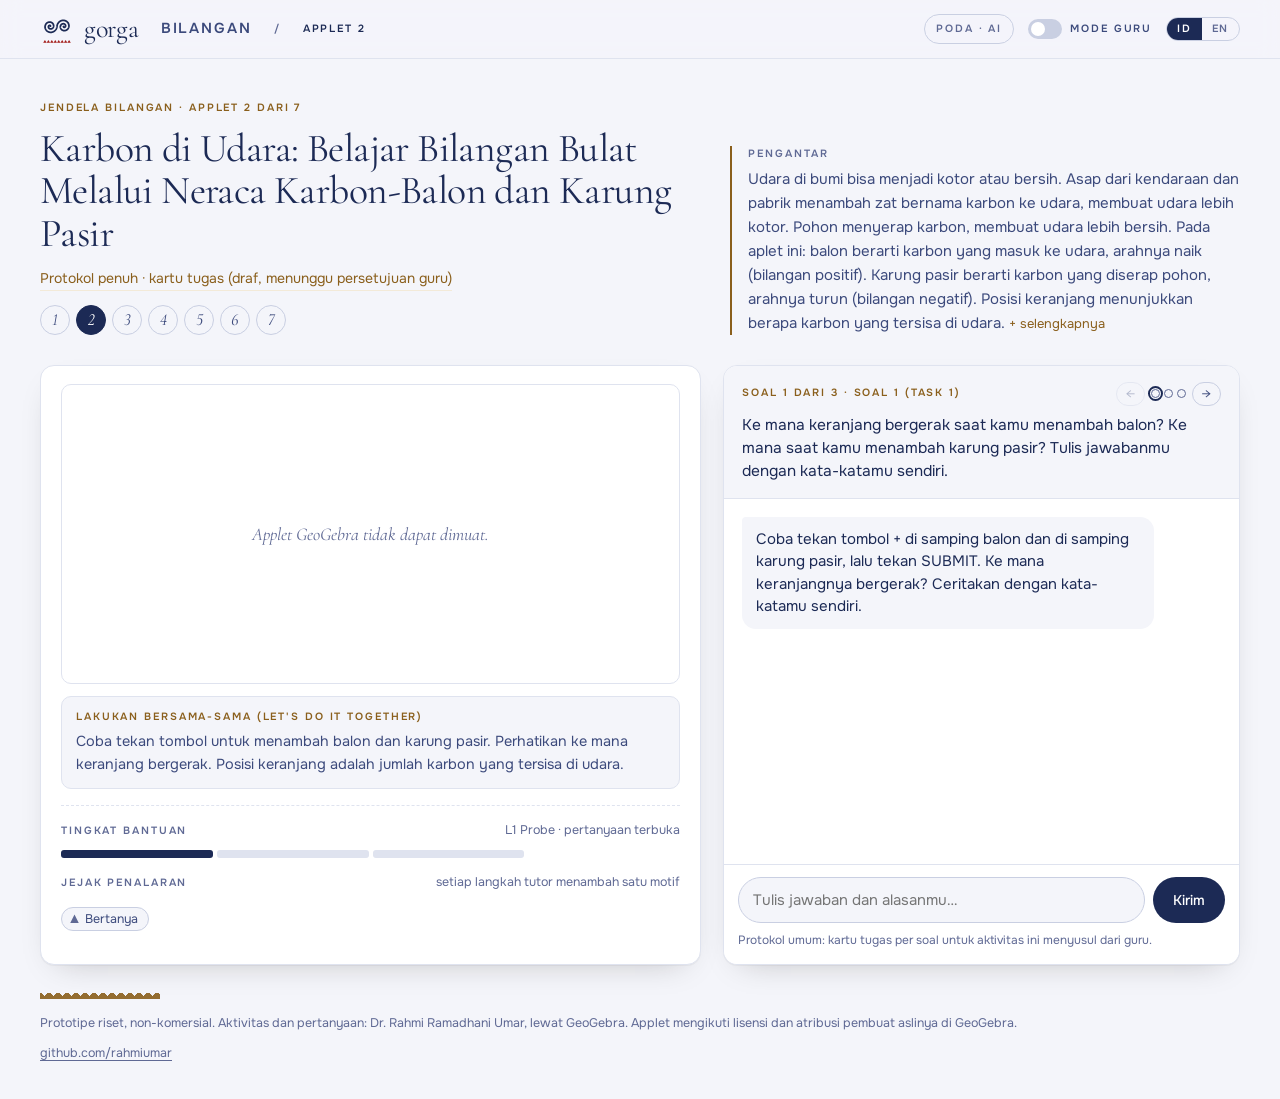
==== aktivitas/index.html @ f7f72d98 "Follow the teacher's Scaffold Ladder framework: L1 Probe, L2 Point, L3 Focus, L4 Revoice and fade; n" ====
<!doctype html>
<html lang="id">
<head>
  <meta charset="utf-8">
  <meta name="viewport" content="width=device-width, initial-scale=1">
  <title>Aktivitas — Gorga</title>
  <meta name="description" content="Aktivitas Gorga: applet GeoGebra guru dengan tutor AI yang bertanya balik, dengan level scaffold L1–L4.">
  <link rel="icon" href="../assets/favicon.svg" type="image/svg+xml">
  <link rel="preconnect" href="https://fonts.googleapis.com">
  <link rel="preconnect" href="https://fonts.gstatic.com" crossorigin>
  <link href="https://fonts.googleapis.com/css2?family=Cormorant+Garamond:ital,wght@0,400;0,500;1,400&family=JetBrains+Mono:wght@400;500&family=Onest:wght@400;500;600&display=swap" rel="stylesheet">
  <link rel="stylesheet" href="../assets/gorga.css">
  <script src="../assets/i18n.js"></script>
</head>
<body>
  <header class="bar">
    <div style="display:flex;align-items:center;gap:22px">
      <a class="mark" href="../" id="home-link" aria-label="Gorga"><img src="../assets/logo-nila.svg" alt=""><span>gorga</span></a>
      <nav class="crumbs" aria-label="Lokasi"><a href="../#aktivitas" id="acts-link" data-i18n="crumb">Bilangan</a><span>/</span><span aria-current="page" id="crumb-here">Aplet</span></nav>
    </div>
    <div class="bar-right">
      <span id="mode-badge" class="badge">Mode naskah</span>
      <label class="switch">
        <input type="checkbox" id="teacher-toggle">
        <span data-i18n="teacher">Mode guru</span>
      </label>
      <div class="langs" role="group" aria-label="Bahasa / Language">
        <a href="#" data-set-lang="id" id="lang-id">ID</a><a href="#" data-set-lang="en" id="lang-en">EN</a>
      </div>
    </div>
  </header>

  <div class="intro-band">
    <div>
      <span class="eyebrow"><span data-i18n="window">Jendela Bilangan</span> · <span id="act-no">Applet 2 dari 7</span></span>
      <h1 id="act-title">Aktivitas</h1>
      <nav class="act-steps" id="act-steps" aria-label="Aktivitas lain"></nav>
    </div>
    <details class="context intro-more">
      <summary><span class="label" data-i18n="ctxLabel">Pengantar</span><span id="intro-lead"></span></summary>
      <div id="intro-rest"></div>
    </details>
  </div>

  <main class="layout">
    <section class="pane pane-applet" aria-label="Applet GeoGebra">
      <div class="applet-wrap" id="applet-wrap">
        <div id="ggb"></div>
        <div class="applet-loading" id="applet-loading" data-i18n="loading">Memuat applet GeoGebra…</div>
      </div>
      <div id="notes"></div>
      <div class="journey" aria-live="polite">
        <div class="journey-head">
          <span class="label" data-i18n="level">Tingkat bantuan</span>
          <span class="hint" id="level-name">L1 · Bertanya</span>
        </div>
        <div class="level-meter" id="level-meter" aria-hidden="true"><i></i><i></i><i></i></div>
        <div class="journey-head" style="margin-top:14px">
          <span class="label" data-i18n="path">Jejak penalaran</span>
          <span class="hint" data-i18n="pathHint">setiap langkah tutor menambah satu motif</span>
        </div>
        <ol class="path" id="journey"><li class="empty">–</li></ol>
      </div>
    </section>

    <section class="pane pane-chat" aria-label="Poda">
      <div class="qbox">
        <div class="qbox-head">
          <span class="label" id="q-no">Soal 1 dari 3</span>
          <div class="qnav">
            <button type="button" class="ghost" id="q-prev" aria-label="Soal sebelumnya">←</button>
            <span class="qdots" id="q-dots"></span>
            <button type="button" class="ghost" id="q-next" aria-label="Soal berikutnya">→</button>
          </div>
        </div>
        <div class="qtext" id="q-text"></div>
      </div>
      <div class="chat-log" id="chat-log" aria-live="polite"></div>
      <div class="chat-foot">
        <form class="chat-form" id="chat-form" autocomplete="off">
          <input id="chat-input" type="text" maxlength="600" placeholder="Tulis jawaban dan alasanmu…" data-i18n-ph="placeholder" aria-label="Jawaban">
          <button type="submit" id="send-btn" data-i18n="send">Kirim</button>
        </form>
        <p class="open-note" data-i18n="openNote">Protokol umum: kartu tugas per soal untuk aktivitas ini menyusul dari guru.</p>
      </div>
    </section>

    <section class="pane pane-log" id="log-pane" hidden aria-label="Mode guru">
      <div class="log-head">
        <div><span class="eyebrow" data-i18n="teacher">Mode guru</span><div style="font:400 26px/1.1 var(--serif);margin-top:4px" data-i18n="summary">Ringkasan sesi</div></div>
        <div class="actions">
          <button class="ghost" id="copy-btn" type="button" data-i18n="copy">Salin transkrip</button>
          <button class="ghost" id="csv-btn" type="button" data-i18n="csv">Unduh CSV</button>
        </div>
      </div>
      <div class="panel-grid">
        <div class="stat"><span class="label" data-i18n="stTurns">Giliran siswa</span><b id="st-turns">0</b><small data-i18n="stTurnsNote">sesi ini</small></div>
        <div class="stat"><span class="label" data-i18n="stAi">Balasan AI</span><b id="st-ai">–</b><small data-i18n="stAiNote">sisanya dari naskah</small></div>
        <div class="stat"><span class="label" data-i18n="stDone">Soal tuntas</span><b id="st-done">0</b><small id="st-done-note">dari 0</small></div>
        <div class="stat"><span class="label" data-i18n="stMoves">Langkah tutor</span><div class="bars" id="st-bars"></div></div>
      </div>
      <div class="log-scroll">
        <table>
          <thead><tr><th>#</th><th data-i18n="thTime">waktu</th><th data-i18n="thQ">soal</th><th data-i18n="thText">jawaban siswa</th><th data-i18n="thMove">langkah</th><th data-i18n="thSource">sumber</th><th data-i18n="thReply">balasan tutor</th></tr></thead>
          <tbody id="log-body"></tbody>
        </table>
      </div>
    </section>
  </main>

  <footer class="foot">
    <div class="ipon thin"></div>
    <span data-i18n="foot">Prototipe riset, non-komersial. Aktivitas dan pertanyaan: Dr. Rahmi Ramadhani Umar, lewat GeoGebra. Applet mengikuti lisensi dan atribusi pembuat aslinya di GeoGebra.</span>
    <p class="gh-line"><a class="gh" href="https://github.com/rahmiumar" rel="noopener">github.com/rahmiumar</a></p>
  </footer>

  <script>
    gorgaApplyI18n({
      id: {},
      en: {
        crumb: "Integers", teacher: "Teacher mode", window: "Integers window", ctxLabel: "Introduction",
        loading: "Loading the GeoGebra applet…", level: "Level of help", path: "Reasoning path",
        pathHint: "each tutor step adds one motif", placeholder: "Write your answer and your reason…", send: "Send",
        openNote: "General protocol: the task card for each question in this activity is still to come from the teacher.",
        summary: "Session summary", copy: "Copy transcript", csv: "Download CSV",
        stTurns: "Student turns", stTurnsNote: "this session", stAi: "AI replies", stAiNote: "the rest from the script",
        stDone: "Questions done", stMoves: "Tutor moves",
        thTime: "time", thQ: "question", thText: "student answer", thMove: "move", thSource: "source", thReply: "tutor reply",
        foot: "Research prototype, non-commercial. Activities and questions: Dr. Rahmi Ramadhani Umar, via GeoGebra. Applets follow the licence and attribution of their original authors on GeoGebra.",
      },
    });
    document.getElementById("home-link").href = window.GORGA_LANG === "en" ? "../en/" : "../";
    document.getElementById("acts-link").href = window.GORGA_LANG === "en" ? "../en/#activities" : "../#aktivitas";
  </script>
  <script src="https://www.geogebra.org/apps/deployggb.js"></script>
  <script src="../assets/cards/a2.js"></script>
  <script src="app.js"></script>
</body>
</html>
---- assets/gorga.css ----
/* Gorga design system. Three colours of Batak gorga: red (narara), white (nabontar),
   black (nabirong), on a warm paper ground. */

:root {
  /* 'Nila' identity: ulos indigo ink, porcelain ground, gold accent (names kept for the existing rules) */
  --kertas: #f4f5fa;
  --kertas-2: #e8ecf6;
  --putih: #ffffff;
  --hitam: #1c2a55;
  --hitam-2: #26356a;
  --ink: #1c2a55;
  --ink-2: #3c4a7c;
  --ink-3: #5f6994;
  --garis: #dfe3ef;
  --garis-2: #c9cfe2;
  --merah: #8a5f1c;
  --merah-2: #c39a52;
  --merah-soft: #f3ead8;
  --biru-applet: #1f3fd6;
  --radius: 14px;
  --shadow: 0 1px 0 rgba(23, 18, 14, 0.04), 0 12px 32px -18px rgba(23, 18, 14, 0.28);
  --serif: "Cormorant Garamond", "Georgia", serif;
  --sans: "Onest", system-ui, sans-serif;
  --mono: "JetBrains Mono", ui-monospace, monospace;
}

* { box-sizing: border-box; }
html { scroll-behavior: smooth; }
@media (prefers-reduced-motion: reduce) { html { scroll-behavior: auto; } }

body {
  margin: 0;
  background: var(--kertas);
  color: var(--ink);
  font: 16px/1.6 var(--sans);
  -webkit-font-smoothing: antialiased;
  text-rendering: optimizeLegibility;
}
a { color: inherit; }
/* maths needs lining figures: 0 must never read as o (the font shorthand would reset this) */
* { font-variant-numeric: lining-nums !important; }
img, svg { display: block; }
::selection { background: var(--merah); color: var(--putih); }

.label, .eyebrow, .badge, .meta, .meta-inline, .chat-note, th, .switch span, .state-note, .crumbs, .kbd {
  font-family: var(--sans);
  font-weight: 600;
  font-size: 10.5px;
  letter-spacing: 0.18em;
  text-transform: uppercase;
}
.eyebrow { color: var(--merah); }

/* ---------- ipon-ipon band (triangles), used as a rule ---------- */
.ipon {
  height: 8px;
  background:
    linear-gradient(135deg, transparent 50%, var(--merah) 50%) 0 0 / 12px 8px repeat-x,
    linear-gradient(225deg, transparent 50%, var(--merah) 50%) 0 0 / 12px 8px repeat-x;
  opacity: 0.9;
}
.ipon.thin { height: 6px; background-size: 9px 6px, 9px 6px; }
.ipon.ink {
  background:
    linear-gradient(135deg, transparent 50%, var(--hitam) 50%) 0 0 / 12px 8px repeat-x,
    linear-gradient(225deg, transparent 50%, var(--hitam) 50%) 0 0 / 12px 8px repeat-x;
}

/* ---------- top bar ---------- */
.bar {
  position: sticky; top: 0; z-index: 20;
  display: flex; align-items: center; justify-content: space-between; gap: 16px;
  padding: 12px clamp(16px, 4vw, 40px);
  background: rgba(244, 245, 250, 0.82);
  backdrop-filter: saturate(1.2) blur(10px);
  border-bottom: 1px solid var(--garis);
}
.bar.dark { background: rgba(23, 18, 14, 0.92); border-bottom-color: #2e261f; color: var(--putih); }
.mark { display: inline-flex; align-items: center; gap: 10px; text-decoration: none; }
.mark img { width: 34px; height: 34px; }
.mark span { font: 26px/1 var(--serif); letter-spacing: -0.01em; }
.bar nav { display: flex; gap: 22px; align-items: center; }
.bar nav a { text-decoration: none; font-size: 14.5px; color: var(--ink-2); }
.bar.dark nav a { color: #cfc5b8; }
.bar nav a:hover { color: var(--merah); }
.bar.dark nav a:hover { color: var(--putih); }
.crumbs { display: flex; gap: 8px; align-items: center; color: var(--ink-3); }
.crumbs a { text-decoration: none; }
.crumbs a:hover { color: var(--merah); }
.crumbs [aria-current] { color: var(--ink); }
.bar-right { display: flex; align-items: center; gap: 14px; }

.btn {
  display: inline-flex; align-items: center; gap: 10px;
  padding: 12px 20px; border-radius: 999px; border: 1px solid var(--hitam);
  background: var(--hitam); color: var(--putih);
  font: 500 15px/1 var(--sans); text-decoration: none; cursor: pointer;
  transition: background 0.2s, color 0.2s, border-color 0.2s, transform 0.2s;
}
.btn:hover { background: var(--merah); border-color: var(--merah); }
.btn:active { transform: translateY(1px); }
.btn.ghost { background: transparent; color: inherit; border-color: currentColor; }
.btn.ghost:hover { background: var(--hitam); color: var(--putih); border-color: var(--hitam); }
.btn.small { padding: 8px 14px; font-size: 13px; }
.btn .arrow { transition: transform 0.2s; }
.btn:hover .arrow { transform: translateX(3px); }
button.link { background: none; border: 0; padding: 0; font: inherit; color: var(--merah); cursor: pointer; text-decoration: underline; text-underline-offset: 3px; }

.badge {
  padding: 6px 11px; border-radius: 999px; border: 1px solid var(--garis-2); color: var(--ink-3);
  white-space: nowrap;
}
.badge.on { border-color: var(--merah); color: var(--merah); }
.badge.on::before { content: ""; display: inline-block; width: 6px; height: 6px; border-radius: 50%; background: var(--merah); margin-right: 7px; vertical-align: 1px; animation: pulse 1.8s infinite; }
@keyframes pulse { 50% { opacity: 0.3; } }

.switch { display: inline-flex; align-items: center; gap: 8px; cursor: pointer; color: var(--ink-2); user-select: none; }
.switch input { appearance: none; width: 34px; height: 20px; border-radius: 999px; background: var(--garis-2); position: relative; cursor: pointer; transition: background 0.2s; margin: 0; }
.switch input::after { content: ""; position: absolute; top: 3px; left: 3px; width: 14px; height: 14px; border-radius: 50%; background: var(--putih); transition: transform 0.2s; }
.switch input:checked { background: var(--merah); }
.switch input:checked::after { transform: translateX(14px); }
.switch input:focus-visible { outline: 2px solid var(--merah); outline-offset: 2px; }

/* ---------- activity page ---------- */
.intro-band { max-width: 1320px; margin: 0 auto; padding: 34px clamp(16px, 4vw, 40px) 8px; display: grid; grid-template-columns: minmax(0, 1.3fr) minmax(0, 1fr); gap: 28px; align-items: end; }
.intro-band h1 { font: 400 clamp(34px, 4.4vw, 54px)/1.02 var(--serif); letter-spacing: -0.015em; margin: 8px 0 0; }
.intro-band p { margin: 0; color: var(--ink-2); font-size: 15px; }
.context { border-left: 2px solid var(--merah); padding-left: 16px; }
.context .label { color: var(--ink-3); display: block; margin-bottom: 4px; }

.layout {
  display: grid; grid-template-columns: minmax(0, 1.28fr) minmax(0, 1fr); gap: 22px;
  max-width: 1320px; margin: 22px auto 28px; padding: 0 clamp(16px, 4vw, 40px);
}
.pane {
  background: var(--putih); border: 1px solid var(--garis); border-radius: var(--radius);
  padding: 18px 20px; min-width: 0; box-shadow: var(--shadow);
}
.pane-log { grid-column: 1 / -1; }
.pane-head { display: flex; justify-content: space-between; align-items: center; margin-bottom: 12px; }

.applet-wrap { position: relative; width: 100%; min-height: 300px; border-radius: 10px; overflow: hidden; border: 1px solid var(--garis); background: #fff; }
.applet-wrap.loaded { min-height: 0; }
.applet-wrap.fixed-ratio { aspect-ratio: 898 / 698; min-height: 0; }
#ggb { display: block; line-height: 0; }
.applet-loading { position: absolute; inset: 0; display: grid; place-items: center; color: var(--ink-3); font: italic 400 18px var(--serif); }

.state-strip { display: flex; align-items: center; gap: 14px; flex-wrap: wrap; margin-top: 12px; font-size: 14px; color: var(--ink-2); }
.state-strip b { color: var(--ink); font-weight: 600; font-variant-numeric: tabular-nums; }
.state-strip .item { display: inline-flex; align-items: center; gap: 7px; white-space: nowrap; }
.dot { width: 10px; height: 10px; border-radius: 50%; display: inline-block; }
.dot-blue { background: var(--biru-applet); }
.dot-red { background: #d83a2c; }
.dot-a { background: #2e6db4; }
.dot-b { background: var(--hitam); }
.sep { width: 1px; height: 16px; background: var(--garis); }
.state-note { color: var(--ink-3); margin-left: auto; }

/* reasoning path */
.journey { margin-top: 16px; padding-top: 14px; border-top: 1px dashed var(--garis); }
.journey-head { display: flex; justify-content: space-between; align-items: baseline; gap: 12px; margin-bottom: 10px; }
.journey-head .label { color: var(--ink-3); }
.journey-head .hint { font-size: 12.5px; color: var(--ink-3); }
.path { list-style: none; margin: 0; padding: 0; display: flex; flex-wrap: wrap; align-items: center; gap: 0; min-height: 34px; }
.path li { display: flex; align-items: center; }
.path li + li::before { content: ""; width: 18px; height: 1px; background: var(--garis-2); }
.step {
  display: inline-flex; align-items: center; gap: 6px; padding: 5px 10px 5px 8px;
  border: 1px solid var(--garis-2); border-radius: 999px; background: var(--kertas);
  font: 12.5px/1 var(--sans); color: var(--ink-2); animation: pop 0.35s ease-out;
}
.step i { width: 9px; height: 9px; display: inline-block; clip-path: polygon(50% 0, 100% 100%, 0 100%); background: var(--ink-3); }
.step[data-move="L2"] i, .step[data-move="L3"] i { background: var(--merah-2); }
.step[data-move="HINT"] i { background: var(--merah); }
.step.goal { background: var(--hitam); color: var(--putih); border-color: var(--hitam); }
.step.goal i { background: var(--merah-2); }
.step .code { display: none; font-family: var(--mono); font-size: 10.5px; color: var(--ink-3); }
body.teacher .step .code { display: inline; }
.path .empty { color: var(--ink-3); font-size: 13px; }
@keyframes pop { from { transform: scale(0.85); opacity: 0; } to { transform: none; opacity: 1; } }
@media (prefers-reduced-motion: reduce) { .step { animation: none; } }

/* chat */
.pane-chat { display: flex; flex-direction: column; min-height: 600px; max-height: 820px; padding: 0; overflow: hidden; }
.chat-head { display: flex; justify-content: space-between; align-items: center; padding: 14px 18px; border-bottom: 1px solid var(--garis); }
.chat-head .who { display: flex; align-items: center; gap: 10px; }
.chat-head .who img { width: 28px; height: 28px; }
.chat-head .who b { font: 400 19px/1 var(--serif); }
.chat-head .who small { display: block; font: 12px/1.3 var(--sans); color: var(--ink-3); margin-top: 3px; }
.ghost { background: none; border: 1px solid var(--garis-2); border-radius: 999px; padding: 6px 12px; font: 12.5px var(--sans); color: var(--ink-2); cursor: pointer; }
.ghost:hover { border-color: var(--hitam); color: var(--ink); }

.chat-log { flex: 1; overflow-y: auto; display: flex; flex-direction: column; gap: 12px; padding: 18px; background: linear-gradient(var(--putih), var(--putih)) padding-box; }
.msg { max-width: 86%; display: flex; flex-direction: column; gap: 4px; }
.msg p { margin: 0; padding: 11px 14px; border-radius: 14px; font-size: 15px; line-height: 1.5; }
.msg.ai { align-self: flex-start; }
.msg.ai p { background: var(--kertas); border-top-left-radius: 4px; }
.msg.ai.question p { background: var(--putih); border: 1px solid var(--merah); }
.msg.ai.confirm p { background: var(--putih); border: 1.5px solid var(--hitam); position: relative; padding-top: 16px; }
.msg.ai.confirm p::before { content: ""; position: absolute; left: 12px; right: 12px; top: 5px; height: 5px;
  background: linear-gradient(135deg, transparent 50%, var(--merah) 50%) 0 0 / 8px 5px repeat-x, linear-gradient(225deg, transparent 50%, var(--merah) 50%) 0 0 / 8px 5px repeat-x; }
.msg.ai.end p { background: var(--hitam); color: var(--putih); }
.msg.student { align-self: flex-end; }
.msg.student p { background: var(--hitam); color: var(--putih); border-top-right-radius: 4px; }
.msg.student.applet p { background: var(--putih); color: var(--ink); border: 1px dashed var(--ink-3); font: 13.5px var(--mono); }
.meta { display: none; color: var(--merah); padding: 0 4px; font-size: 10px; }
body.teacher .meta { display: block; }
.chat-note { align-self: center; color: var(--ink-3); padding: 6px 0 0; text-align: center; font-size: 10.5px; }
.meta-inline { display: none; color: var(--merah); }
body.teacher .meta-inline { display: inline; }

.typing p { display: flex; gap: 4px; padding: 14px; }
.typing span { width: 6px; height: 6px; border-radius: 50%; background: var(--ink-3); animation: blink 1s infinite ease-in-out; }
.typing span:nth-child(2) { animation-delay: 0.15s; }
.typing span:nth-child(3) { animation-delay: 0.3s; }
@keyframes blink { 0%, 80%, 100% { opacity: 0.25; } 40% { opacity: 1; } }
@media (prefers-reduced-motion: reduce) { .typing span, .badge.on::before { animation: none; opacity: 0.6; } }

.chat-foot { border-top: 1px solid var(--garis); padding: 12px 14px 14px; background: var(--putih); }
.chat-form { display: flex; gap: 8px; }
.chat-form input { flex: 1; min-width: 0; padding: 12px 14px; border: 1px solid var(--garis-2); border-radius: 999px; font: 15px var(--sans); background: var(--kertas); color: var(--ink); }
.chat-form input:focus { outline: none; border-color: var(--merah); box-shadow: 0 0 0 3px var(--merah-soft); background: var(--putih); }
.chat-form button { padding: 0 20px; border: 0; border-radius: 999px; background: var(--hitam); color: var(--putih); font: 500 14px var(--sans); cursor: pointer; transition: background 0.2s; }
.chat-form button:hover { background: var(--merah); }
.chat-form button:disabled { opacity: 0.45; cursor: default; }
.quick { display: flex; flex-wrap: wrap; gap: 6px; align-items: center; margin-top: 10px; font-size: 12px; color: var(--ink-3); }
.quick.stacked { flex-direction: column; align-items: stretch; }
.quick-row { display: flex; flex-wrap: wrap; gap: 6px; align-items: center; }
.quick-row > span { min-width: 8.5em; }
.quick button { border: 1px dashed var(--garis-2); background: none; border-radius: 999px; padding: 4px 10px; font: 12px var(--sans); color: var(--ink-2); cursor: pointer; }
.quick button:hover { border-style: solid; border-color: var(--hitam); color: var(--ink); }
details.try summary { cursor: pointer; font-size: 12.5px; color: var(--ink-3); list-style: none; }
details.try summary::-webkit-details-marker { display: none; }
details.try summary::before { content: "+ "; color: var(--merah); }
details.try[open] summary::before { content: "− "; }

/* reasoning card */
.card-wrap { align-self: stretch; margin: 4px 0; }
.reason-card { background: var(--hitam); color: var(--putih); border-radius: 12px; padding: 18px 18px 14px; position: relative; overflow: hidden; }
.reason-card .label { color: #d9a79b; }
.reason-card blockquote { margin: 8px 0 10px; font: 400 21px/1.3 var(--serif); }
.reason-card .q { font-size: 12.5px; color: #bfb4a6; }
.reason-card .row { display: flex; justify-content: space-between; align-items: center; margin-top: 12px; gap: 10px; }
.reason-card .ipon { margin: 12px -18px -14px; }
.reason-card button { background: var(--putih); color: var(--ink); border: 0; border-radius: 999px; padding: 7px 14px; font: 500 12.5px var(--sans); cursor: pointer; }
.reason-card button:hover { background: var(--merah-2); color: var(--putih); }

/* teacher panel */
.panel-grid { display: grid; grid-template-columns: repeat(4, minmax(0, 1fr)); gap: 12px; margin: 6px 0 18px; }
.stat { border: 1px solid var(--garis); border-radius: 10px; padding: 12px 14px; background: var(--kertas); }
.stat .label { color: var(--ink-3); display: block; }
.stat b { font: 400 30px/1.1 var(--serif); display: block; margin-top: 6px; }
.stat small { color: var(--ink-3); font-size: 12px; }
.bars { display: grid; gap: 5px; margin-top: 8px; }
.bars div { display: grid; grid-template-columns: 34px 1fr 22px; align-items: center; gap: 6px; font: 11px var(--mono); color: var(--ink-2); }
.bars span.b { height: 7px; border-radius: 4px; background: var(--hitam); min-width: 2px; }
.bars div:nth-child(2) span.b, .bars div:nth-child(3) span.b { background: var(--merah-2); }
.log-head { display: flex; justify-content: space-between; align-items: center; margin-bottom: 10px; gap: 10px; flex-wrap: wrap; }
.log-head .actions { display: flex; gap: 8px; }
.log-scroll { overflow-x: auto; }
table { width: 100%; border-collapse: collapse; font-size: 13px; }
th { text-align: left; color: var(--ink-3); font-weight: 400; padding: 7px 8px; border-bottom: 1px solid var(--garis); white-space: nowrap; }
td { padding: 7px 8px; border-bottom: 1px solid var(--kertas-2); vertical-align: top; }
td:nth-child(6) { min-width: 220px; }

.foot { max-width: 1320px; margin: 0 auto; padding: 0 clamp(16px, 4vw, 40px) 36px; color: var(--ink-3); font-size: 12.5px; }
.foot .ipon { margin-bottom: 14px; width: 120px; }
.foot .gh-line { margin: 10px 0 0; }
.foot a.gh { color: inherit; text-underline-offset: 3px; }

@media (max-width: 980px) {
  .layout, .intro-band { grid-template-columns: 1fr; }
  .pane-chat { min-height: 520px; }
  .panel-grid { grid-template-columns: repeat(2, minmax(0, 1fr)); }
  .state-note { margin-left: 0; width: 100%; }
  .bar nav { display: none; }
}
@media (max-width: 560px) {
  .bar { padding: 10px 16px; }
  .bar-right .badge { display: none; }
  .pane { padding: 14px; }
  .chat-log { padding: 14px; }
  .msg { max-width: 92%; }
}

/* ---------- language switch ---------- */
.langs { display: inline-flex; border: 1px solid var(--garis-2); border-radius: 999px; overflow: hidden; }
.langs a { padding: 6px 10px; font: 600 10.5px/1 var(--sans); letter-spacing: 0.16em; text-decoration: none; color: var(--ink-3); }
.langs a:hover { color: var(--ink); }
.langs a[aria-current] { background: var(--hitam); color: var(--putih); }
.bar.dark .langs { border-color: #4a3f36; }
.bar.dark .langs a { color: #a79b8d; }
.bar.dark .langs a:hover { color: var(--putih); }
.bar.dark .langs a[aria-current] { background: var(--putih); color: var(--ink); }
.bar-end { display: flex; align-items: center; gap: 14px; }

/* ---------- general activity page ---------- */
.act-steps { display: flex; gap: 6px; margin-top: 14px; flex-wrap: wrap; }
.act-steps a { width: 30px; height: 30px; display: grid; place-items: center; border-radius: 50%; border: 1px solid var(--garis-2); font: italic 400 17px/1 var(--serif); text-decoration: none; color: var(--ink-2); }
.act-steps a:hover { border-color: var(--hitam); color: var(--ink); }
.act-steps a[aria-current] { background: var(--hitam); color: var(--putih); border-color: var(--hitam); }
details.intro-more summary { cursor: pointer; list-style: none; color: var(--ink-2); font-size: 15px; }
details.intro-more summary::-webkit-details-marker { display: none; }
details.intro-more summary .label { display: block; color: var(--ink-3); margin-bottom: 4px; }
details.intro-more summary::after { content: "  + selengkapnya"; color: var(--merah); font-size: 13px; }
html[lang="en"] details.intro-more summary::after { content: "  + more"; }
details.intro-more[open] summary::after { content: ""; }
#intro-rest p { margin: 8px 0 0; color: var(--ink-2); font-size: 15px; }
.note-card { margin-top: 12px; padding: 12px 14px; border-radius: 10px; background: var(--kertas); border: 1px solid var(--garis); font-size: 14.5px; color: var(--ink-2); }
.note-card .label { display: block; color: var(--merah); margin-bottom: 4px; }
.level-meter { display: grid; grid-template-columns: repeat(4, 1fr); gap: 4px; margin-bottom: 4px; }
.level-meter i { height: 8px; border-radius: 3px; background: var(--garis); transition: background 0.3s; }
.level-meter i.on { background: var(--merah); }
.level-meter i.on:first-child { background: var(--hitam); }
.qbox { padding: 16px 18px 14px; border-bottom: 1px solid var(--garis); background: var(--kertas); }
.qbox-head { display: flex; justify-content: space-between; align-items: center; gap: 10px; margin-bottom: 8px; }
.qbox-head .label { color: var(--merah); }
.qnav { display: flex; align-items: center; gap: 6px; }
.qnav .ghost { padding: 3px 9px; }
.qnav .ghost:disabled { opacity: 0.35; cursor: default; }
.qdots { display: flex; gap: 4px; }
.qdots button { width: 9px; height: 9px; padding: 0; border-radius: 50%; border: 1px solid var(--ink-3); background: transparent; cursor: pointer; }
.qdots button.done { background: var(--merah); border-color: var(--merah); }
.qdots button.on { outline: 2px solid var(--hitam); outline-offset: 1px; }
.qtext { font-size: 15.5px; line-height: 1.5; max-height: 190px; overflow-y: auto; }
.qtext ul { margin: 6px 0; padding-left: 20px; }
.open-note { margin: 8px 0 0; font-size: 12px; color: var(--ink-3); }
.next-q { padding-top: 4px; }
.pane-chat { max-height: 880px; }
.intro-band h1.long { font-size: clamp(28px, 3.1vw, 42px); line-height: 1.08; }
.sibling { display: inline-block; margin-top: 12px; font-size: 14px; color: var(--merah); text-decoration: none; border-bottom: 1px solid var(--merah-soft); }
.sibling:hover { border-bottom-color: var(--merah); }
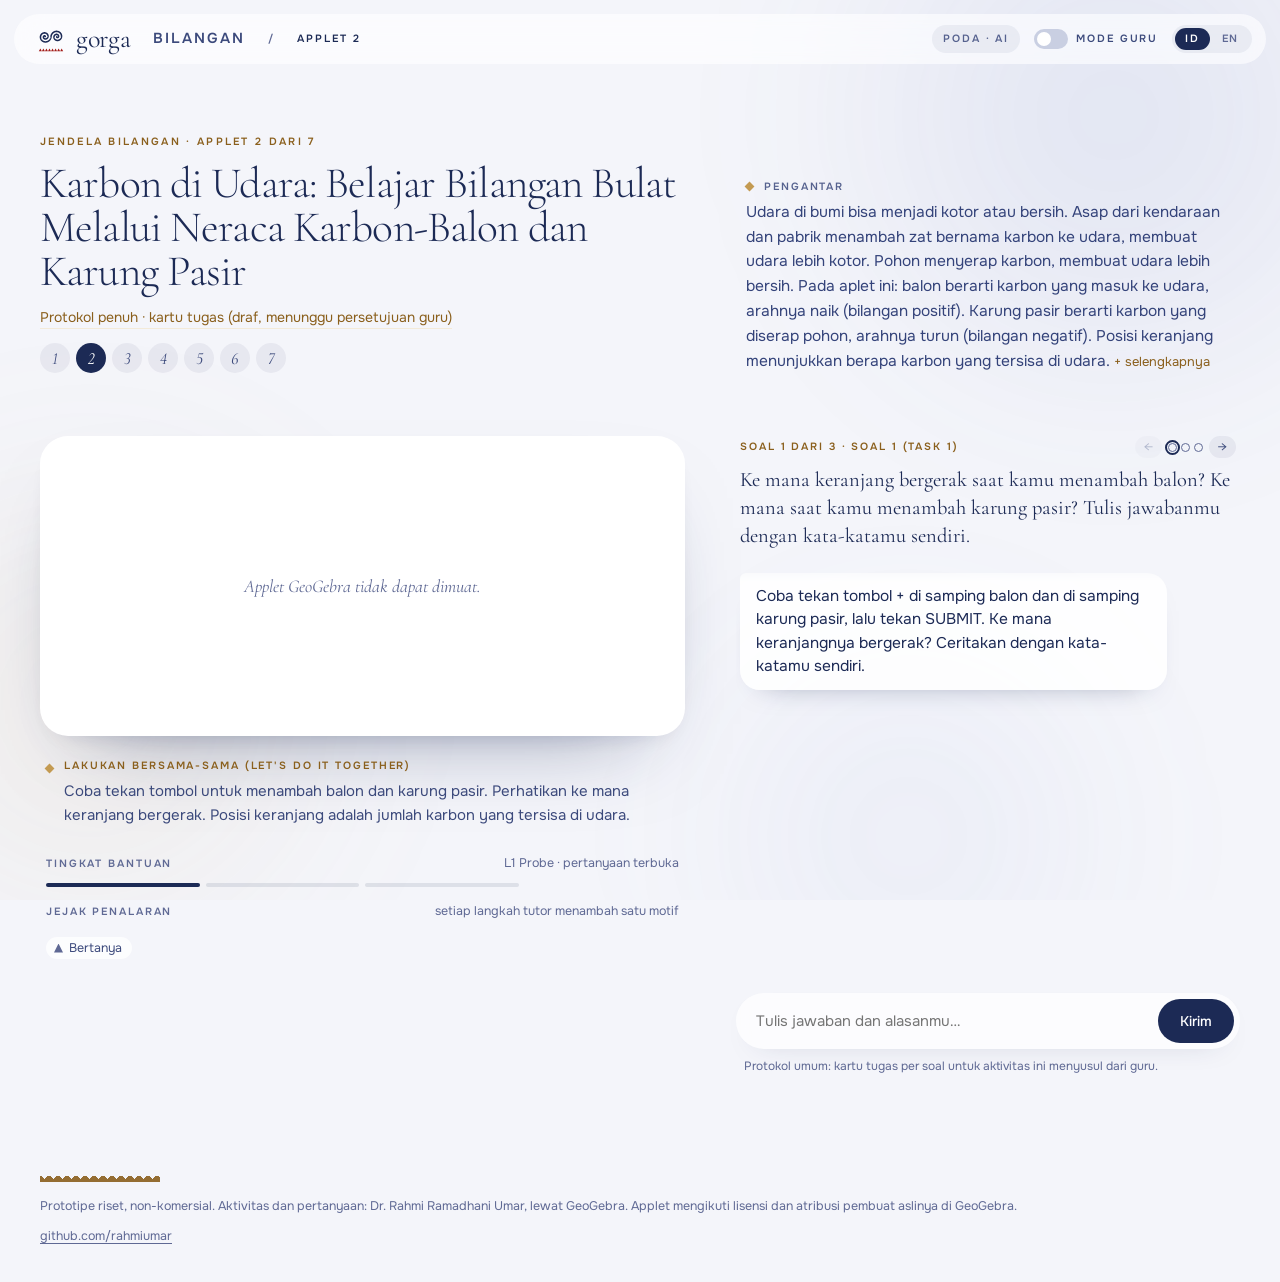
==== commit b788040b: "Levels (SD/SMP/SMA) with topic pages from one catalog; 3D geometry studio; math art: pictures built " ====
--- a/aktivitas/index.html
+++ b/aktivitas/index.html
@@ -10,9 +10,11 @@
   <link rel="preconnect" href="https://fonts.gstatic.com" crossorigin>
   <link href="https://fonts.googleapis.com/css2?family=Cormorant+Garamond:ital,wght@0,400;0,500;1,400&family=JetBrains+Mono:wght@400;500&family=Onest:wght@400;500;600&display=swap" rel="stylesheet">
   <link rel="stylesheet" href="../assets/gorga.css">
+  <link rel="stylesheet" href="../assets/activity.css">
   <script src="../assets/i18n.js"></script>
 </head>
 <body>
+  <div class="sky" aria-hidden="true"><i></i><i></i><i></i></div>
   <header class="bar">
     <div style="display:flex;align-items:center;gap:22px">
       <a class="mark" href="../" id="home-link" aria-label="Gorga"><img src="../assets/logo-nila.svg" alt=""><span>gorga</span></a>
@@ -133,7 +135,15 @@
     document.getElementById("acts-link").href = window.GORGA_LANG === "en" ? "../en/#activities" : "../#aktivitas";
   </script>
   <script src="https://www.geogebra.org/apps/deployggb.js"></script>
+  <script src="../assets/cards/engine.js"></script>
   <script src="../assets/cards/a2.js"></script>
+  <script src="../assets/cards/a3.js"></script>
+  <script src="../assets/cards/a4.js"></script>
+  <script src="../assets/cards/a5.js"></script>
+  <script src="../assets/cards/a6.js"></script>
+  <script src="../assets/cards/a7.js"></script>
+  <script src="../assets/cards/a8.js"></script>
+  <script src="../assets/cards/a9.js"></script>
   <script src="app.js"></script>
 </body>
 </html>
--- a/assets/activity.css
+++ b/assets/activity.css
@@ -0,0 +1,103 @@
+/* Activity pages in the landing's "Nila" language: no framed cards. The applet floats as one sheet,
+   Poda's conversation sits on the page itself, and lines give way to space and soft shadow.
+   Loaded after gorga.css on aktivitas/ and suhu/. */
+
+:root {
+  --nila: #1c2a55; --nila-2: #34437a; --nila-3: #56628f;
+  --gold: #8a5f1c; --gold-2: #c39a52;
+  --e-out: cubic-bezier(.23, 1, .32, 1);
+  --lift: 0 40px 90px -52px rgba(28, 42, 85, .55), 0 10px 30px -22px rgba(28, 42, 85, .35);
+}
+body { background: #f4f5fa; }
+.sky { position: fixed; inset: 0; z-index: -1; pointer-events: none; overflow: hidden; }
+.sky i { position: absolute; border-radius: 50%; filter: blur(80px); opacity: .55; }
+.sky i:nth-child(1) { width: 62vw; height: 62vw; right: -18vw; top: -22vw; background: radial-gradient(circle, rgba(64, 86, 170, .2), transparent 65%); }
+.sky i:nth-child(2) { width: 54vw; height: 54vw; left: -20vw; top: 40vh; background: radial-gradient(circle, rgba(195, 154, 82, .18), transparent 65%); }
+.sky i:nth-child(3) { width: 46vw; height: 46vw; right: 6vw; bottom: -18vw; background: radial-gradient(circle, rgba(120, 140, 210, .14), transparent 65%); }
+
+/* top bar: the landing's floating glass pill */
+.bar { top: 14px; width: min(1472px, calc(100% - 28px)); margin: 14px auto 0; border: 0; border-radius: 999px; padding: 10px 14px 10px 22px;
+  background: rgba(255, 255, 255, .62); -webkit-backdrop-filter: blur(18px) saturate(1.4); backdrop-filter: blur(18px) saturate(1.4);
+  box-shadow: 0 18px 40px -30px rgba(28, 42, 85, .5); }
+.mark img { width: 30px; height: 30px; }
+.crumbs { letter-spacing: .2em; }
+.badge { border: 0; background: rgba(28, 42, 85, .06); color: var(--nila-3); }
+.langs { border: 0; background: rgba(28, 42, 85, .06); padding: 3px; gap: 2px; }
+.langs a { border-radius: 999px; padding: 6px 10px; }
+.langs a[aria-current] { background: var(--nila); }
+
+/* title band */
+.intro-band { padding-top: clamp(40px, 7vh, 72px); padding-bottom: clamp(20px, 4vh, 36px); gap: clamp(28px, 5vw, 80px); }
+.intro-band h1 { font-weight: 300; font-size: clamp(40px, 5vw, 70px); line-height: .98; letter-spacing: -.02em; }
+.intro-band h1.long { font-size: clamp(32px, 3.4vw, 50px); line-height: 1.02; }
+.eyebrow { color: var(--gold); letter-spacing: .22em; }
+.context { border-left: 0; padding-left: 0; }
+.context .label, details.intro-more summary .label { position: relative; padding-left: 18px; color: var(--nila-3); }
+.context .label::before, details.intro-more summary .label::before { content: ""; position: absolute; left: 0; top: .35em; width: 7px; height: 7px; background: var(--gold-2); transform: rotate(45deg); }
+.context p, details.intro-more summary, #intro-rest p { font-size: 15.5px; color: var(--nila-2); }
+.act-steps a { border: 0; background: rgba(28, 42, 85, .06); transition: background .25s ease, color .25s ease; }
+.act-steps a:hover { background: rgba(28, 42, 85, .12); }
+.act-steps a[aria-current] { background: var(--nila); }
+
+/* the two columns lose their cards */
+.layout { gap: clamp(28px, 4vw, 64px); margin-top: clamp(16px, 3vh, 30px); align-items: start; }
+.pane { background: transparent; border: 0; box-shadow: none; padding: 0; border-radius: 0; }
+.applet-wrap { border: 0; border-radius: 28px; background: #fff; box-shadow: var(--lift); }
+
+.state-strip { margin-top: 18px; padding: 0 6px; }
+.sep { background: rgba(28, 42, 85, .12); }
+.note-card { margin-top: 22px; padding: 0 6px 0 24px; background: none; border: 0; border-radius: 0; position: relative; font-size: 15px; }
+.note-card::before { content: ""; position: absolute; left: 6px; top: .45em; width: 7px; height: 7px; background: var(--gold-2); transform: rotate(45deg); }
+.note-card .label { color: var(--gold); }
+.journey { margin-top: 26px; padding: 0 6px; border-top: 0; }
+.level-meter { gap: 6px; }
+.level-meter i { height: 4px; border-radius: 4px; background: rgba(28, 42, 85, .1); }
+.level-meter i.on { background: var(--gold-2); }
+.level-meter i.on:first-child { background: var(--nila); }
+.step { border: 0; background: rgba(255, 255, 255, .75); box-shadow: 0 6px 16px -12px rgba(28, 42, 85, .6); }
+.path li + li::before { background: rgba(195, 154, 82, .6); }
+
+/* Poda: the conversation lives on the page, with a glass input at its foot */
+.pane-chat { min-height: 640px; max-height: 860px; overflow: visible; }
+.chat-head { border-bottom: 0; padding: 4px 4px 14px; }
+.chat-head .who b { font-size: 24px; }
+.qbox { background: none; border-bottom: 0; padding: 0 4px 10px; }
+.qbox-head .label { color: var(--gold); }
+.qtext { font: 400 clamp(20px, 1.6vw, 24px)/1.35 var(--serif); color: var(--nila); max-height: 230px; }
+.qnav .ghost { border: 0; background: rgba(28, 42, 85, .06); }
+.ghost { border-color: transparent; background: rgba(28, 42, 85, .06); }
+.ghost:hover { border-color: transparent; background: rgba(28, 42, 85, .12); }
+.chat-log { background: none; padding: 14px 4px 18px; gap: 14px;
+  -webkit-mask-image: linear-gradient(transparent, #000 22px, #000 calc(100% - 14px), transparent); mask-image: linear-gradient(transparent, #000 22px, #000 calc(100% - 14px), transparent); }
+.msg p { border-radius: 20px; font-size: 15.5px; padding: 12px 16px; }
+.msg.ai p { background: rgba(255, 255, 255, .86); border-top-left-radius: 6px; box-shadow: 0 14px 30px -24px rgba(28, 42, 85, .55); }
+.msg.ai.question p { border: 0; box-shadow: inset 3px 0 0 var(--gold-2), 0 14px 30px -24px rgba(28, 42, 85, .55); }
+.msg.ai.confirm p { border: 0; background: #fff; box-shadow: 0 0 0 1.5px rgba(28, 42, 85, .9), 0 14px 30px -24px rgba(28, 42, 85, .55); }
+.msg.student p { background: var(--nila); border-top-right-radius: 6px; box-shadow: 0 14px 30px -20px rgba(28, 42, 85, .8); }
+.msg.student.applet p { border: 0; background: rgba(255, 255, 255, .7); box-shadow: inset 0 0 0 1px rgba(28, 42, 85, .15); }
+.chat-foot { border-top: 0; background: none; padding: 8px 0 0; }
+.chat-form { padding: 6px; border-radius: 999px; background: rgba(255, 255, 255, .7); -webkit-backdrop-filter: blur(14px); backdrop-filter: blur(14px); box-shadow: var(--lift); }
+.chat-form input { border: 0; background: transparent; padding: 12px 14px; }
+.chat-form input:focus { box-shadow: none; background: transparent; }
+.chat-form button { padding: 0 22px; min-height: 44px; transition: background .2s ease, transform .16s ease-out; }
+.chat-form button:hover { background: var(--nila-2); }
+.chat-form button:active { transform: scale(.97); }
+.open-note, .quick { padding: 0 8px; }
+.reason-card { border-radius: 22px; box-shadow: var(--lift); }
+
+/* teacher mode */
+.pane-log { padding: 0; }
+.stat { border: 0; border-radius: 20px; background: rgba(255, 255, 255, .7); box-shadow: 0 18px 40px -32px rgba(28, 42, 85, .6); }
+th { border-bottom-color: rgba(28, 42, 85, .1); }
+td { border-bottom-color: rgba(28, 42, 85, .05); }
+
+.foot { padding-top: clamp(40px, 8vh, 80px); }
+
+@media (max-width: 980px) {
+  .pane-chat { min-height: 560px; }
+}
+@media (max-width: 560px) {
+  .bar { top: 8px; width: calc(100% - 16px); margin-top: 8px; padding: 8px 10px 8px 14px; }
+  .applet-wrap { border-radius: 20px; }
+  .pane { padding: 0; }
+}
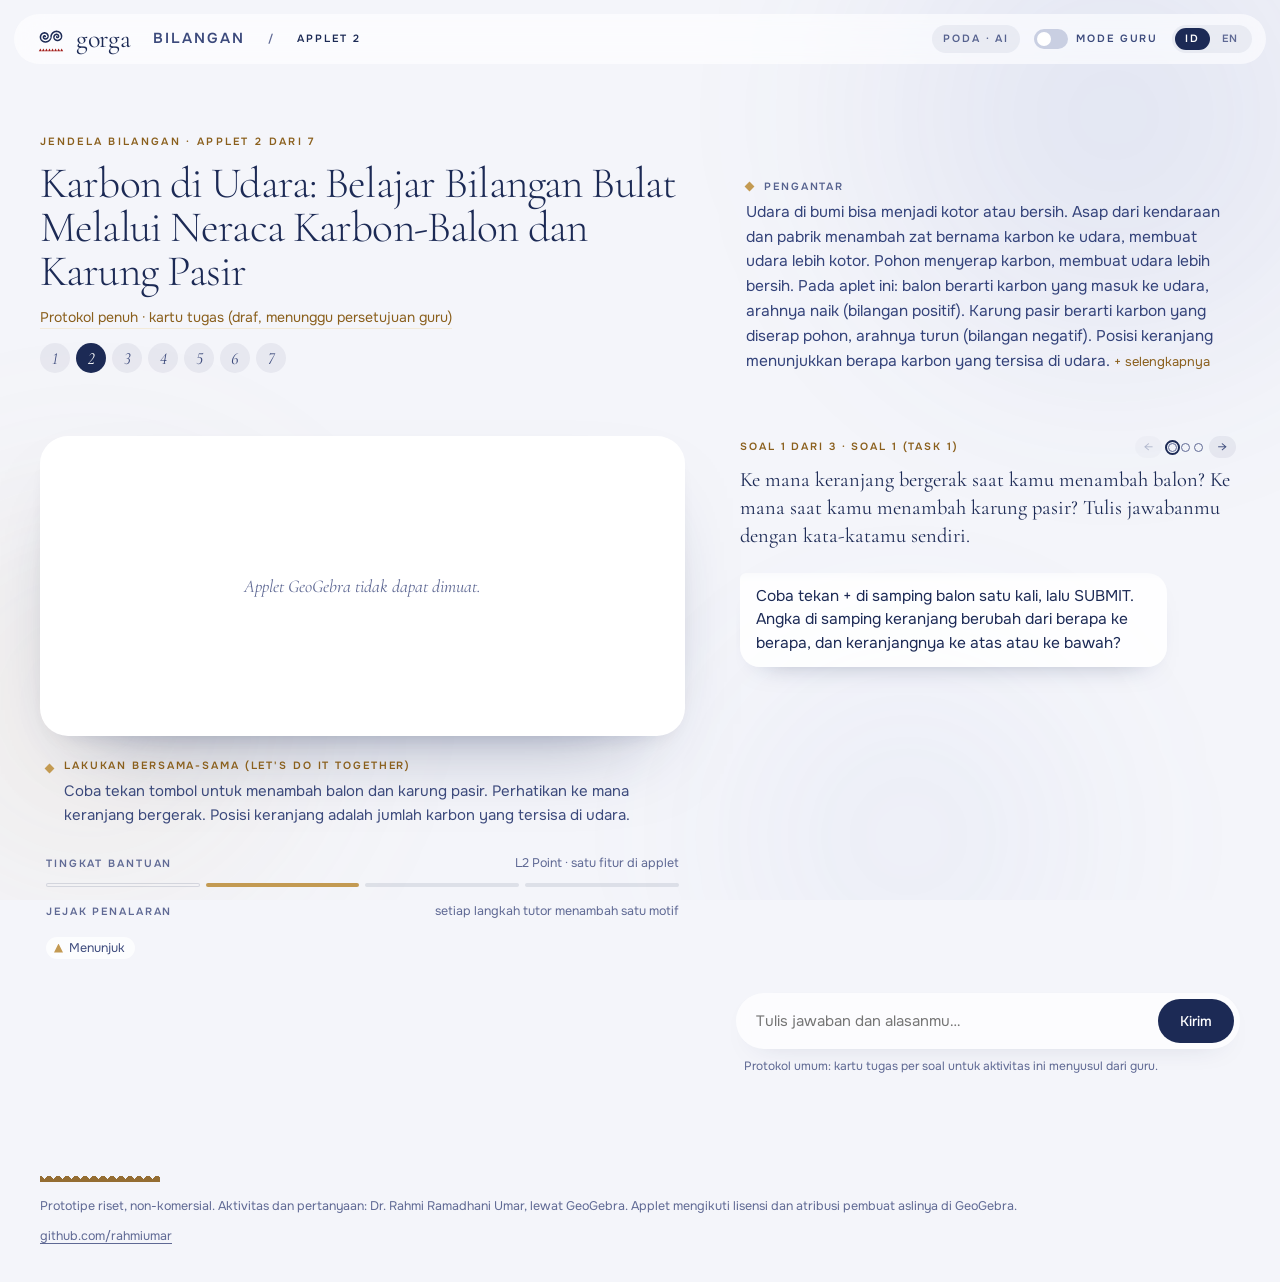
==== commit a9fad019: "Ladder in order: every question climbs L1 -> L2 -> L3 -> L4 one rung per reply, even after a correct" ====
--- a/aktivitas/index.html
+++ b/aktivitas/index.html
@@ -56,7 +56,7 @@
           <span class="label" data-i18n="level">Tingkat bantuan</span>
           <span class="hint" id="level-name">L1 · Bertanya</span>
         </div>
-        <div class="level-meter" id="level-meter" aria-hidden="true"><i></i><i></i><i></i></div>
+        <div class="level-meter" id="level-meter" aria-hidden="true"><i></i><i></i><i></i><i></i></div>
         <div class="journey-head" style="margin-top:14px">
           <span class="label" data-i18n="path">Jejak penalaran</span>
           <span class="hint" data-i18n="pathHint">setiap langkah tutor menambah satu motif</span>
@@ -135,6 +135,7 @@
     document.getElementById("acts-link").href = window.GORGA_LANG === "en" ? "../en/#activities" : "../#aktivitas";
   </script>
   <script src="https://www.geogebra.org/apps/deployggb.js"></script>
+  <script src="../assets/ladder.js"></script>
   <script src="../assets/cards/engine.js"></script>
   <script src="../assets/cards/a2.js"></script>
   <script src="../assets/cards/a3.js"></script>
--- a/assets/activity.css
+++ b/assets/activity.css
@@ -54,6 +54,7 @@
 .level-meter i { height: 4px; border-radius: 4px; background: rgba(28, 42, 85, .1); }
 .level-meter i.on { background: var(--gold-2); }
 .level-meter i.on:first-child { background: var(--nila); }
+.level-meter i.skip { background: transparent; box-shadow: inset 0 0 0 1px rgba(28, 42, 85, .14); }
 .step { border: 0; background: rgba(255, 255, 255, .75); box-shadow: 0 6px 16px -12px rgba(28, 42, 85, .6); }
 .path li + li::before { background: rgba(195, 154, 82, .6); }
 
@@ -101,3 +102,10 @@
   .applet-wrap { border-radius: 20px; }
   .pane { padding: 0; }
 }
+
+/* embedded in the presentation deck */
+.embed .bar, .embed .foot, .embed .sky, .embed .intro-band { display: none !important; }
+.embed body { background: transparent; }
+.embed .intro-band { padding-top: 18px; padding-bottom: 6px; grid-template-columns: 1fr; }
+.embed .intro-band h1, .embed .intro-band h1.long { font-size: 34px; }
+.embed .layout { margin-top: 10px; margin-bottom: 20px; }
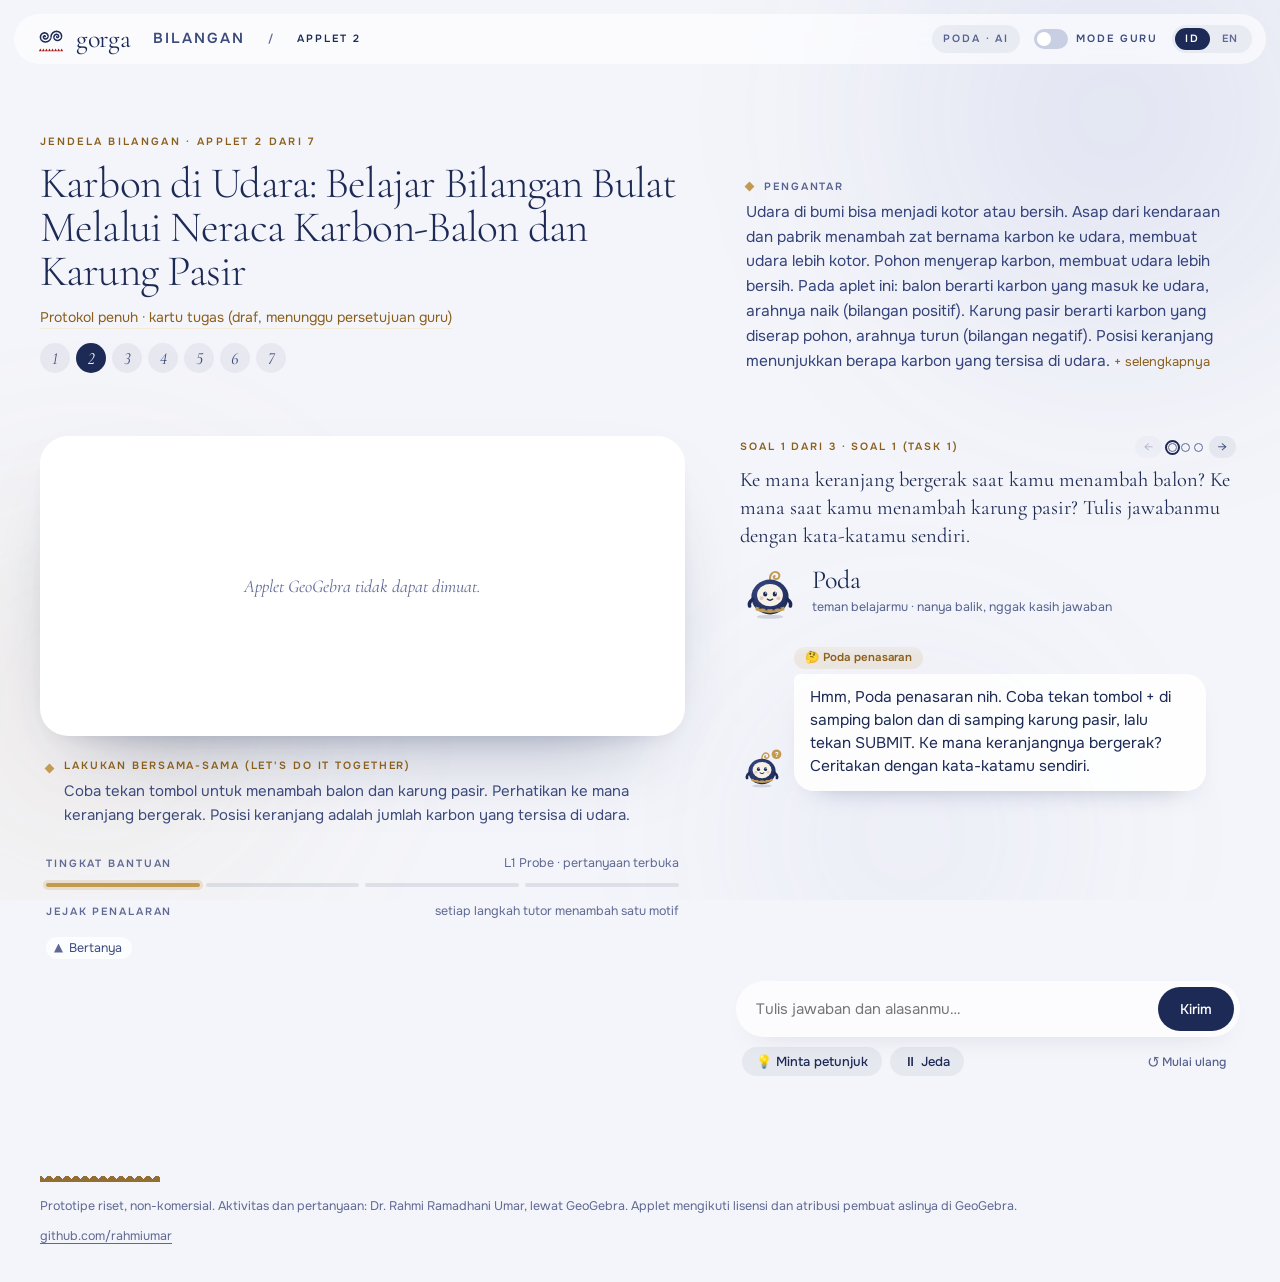
==== commit 0df0e3cb: "Perbarui situs Gorga: tangga bantuan sesuai aturan final, karakter Poda, Kartu Kesempatan" ====
--- a/aktivitas/index.html
+++ b/aktivitas/index.html
@@ -11,6 +11,7 @@
   <link href="https://fonts.googleapis.com/css2?family=Cormorant+Garamond:ital,wght@0,400;0,500;1,400&family=JetBrains+Mono:wght@400;500&family=Onest:wght@400;500;600&display=swap" rel="stylesheet">
   <link rel="stylesheet" href="../assets/gorga.css">
   <link rel="stylesheet" href="../assets/activity.css">
+  <link rel="stylesheet" href="../assets/poda.css">
   <script src="../assets/i18n.js"></script>
 </head>
 <body>
@@ -103,7 +104,7 @@
       </div>
       <div class="log-scroll">
         <table>
-          <thead><tr><th>#</th><th data-i18n="thTime">waktu</th><th data-i18n="thQ">soal</th><th data-i18n="thText">jawaban siswa</th><th data-i18n="thMove">langkah</th><th data-i18n="thSource">sumber</th><th data-i18n="thReply">balasan tutor</th></tr></thead>
+          <thead><tr><th>#</th><th data-i18n="thTime">waktu</th><th data-i18n="thQ">soal</th><th data-i18n="thText">jawaban siswa</th><th data-i18n="thCat">input / penalaran</th><th data-i18n="thMove">level · langkah</th><th data-i18n="thState">penghitung / status</th><th data-i18n="thSource">sumber</th><th data-i18n="thReply">balasan tutor</th></tr></thead>
           <tbody id="log-body"></tbody>
         </table>
       </div>
@@ -127,7 +128,7 @@
         summary: "Session summary", copy: "Copy transcript", csv: "Download CSV",
         stTurns: "Student turns", stTurnsNote: "this session", stAi: "AI replies", stAiNote: "the rest from the script",
         stDone: "Questions done", stMoves: "Tutor moves",
-        thTime: "time", thQ: "question", thText: "student answer", thMove: "move", thSource: "source", thReply: "tutor reply",
+        thTime: "time", thQ: "question", thText: "student answer", thCat: "input / reasoning", thMove: "level · move", thState: "counters / status", thSource: "source", thReply: "tutor reply",
         foot: "Research prototype, non-commercial. Activities and questions: Dr. Rahmi Ramadhani Umar, via GeoGebra. Applets follow the licence and attribution of their original authors on GeoGebra.",
       },
     });
@@ -136,6 +137,8 @@
   </script>
   <script src="https://www.geogebra.org/apps/deployggb.js"></script>
   <script src="../assets/ladder.js"></script>
+  <script src="../assets/poda.js"></script>
+  <script src="../assets/cards/chance.js"></script>
   <script src="../assets/cards/engine.js"></script>
   <script src="../assets/cards/a2.js"></script>
   <script src="../assets/cards/a3.js"></script>
--- a/assets/poda.css
+++ b/assets/poda.css
@@ -0,0 +1,143 @@
+/* Poda, the character, and the lively parts of the chat (chips, cards, confetti, help buttons).
+   Loaded after activity.css. Motion stops for readers who ask for reduced motion. */
+
+.poda { display: inline-block; width: 44px; height: 44px; flex: 0 0 auto; line-height: 0; }
+.poda svg { width: 100%; height: 100%; overflow: visible; }
+.poda-mini { width: 44px; height: 44px; margin-bottom: 2px; }
+.poda-big { width: 60px; height: 60px; }
+.poda g, .poda path, .poda circle, .poda rect, .poda ellipse { transform-box: fill-box; transform-origin: center; }
+.poda .pd-body { transform-origin: 50% 100%; }
+.poda .pd-prop, .poda .pd-eye-happy, .poda .pd-eye-squint, .poda .pd-mouth-o { display: none; }
+
+/* idle: a slow blink and a gentle breath */
+.poda .pd-eye-open { animation: pd-blink 4.6s infinite; transform-origin: 50% 55%; }
+.poda-big .pd-body { animation: pd-breathe 3.8s ease-in-out infinite; }
+@keyframes pd-blink { 0%, 92%, 100% { transform: scaleY(1); } 95% { transform: scaleY(.1); } }
+@keyframes pd-breathe { 0%, 100% { transform: scale(1); } 50% { transform: scale(1.025, .98); } }
+
+/* L1 probe: a question mark pops up, the head tilts */
+.poda[data-mood="probe"] .pd-probe { display: inline; }
+.poda.play[data-mood="probe"] .pd-probe { animation: pd-pop .45s cubic-bezier(.3, 1.6, .5, 1), pd-bob 1.5s ease-in-out .45s 3; }
+.poda.play[data-mood="probe"] .pd-body { animation: pd-tilt 1.6s ease-in-out 2; }
+@keyframes pd-pop { from { transform: scale(0) rotate(-30deg); opacity: 0; } to { transform: scale(1); opacity: 1; } }
+@keyframes pd-bob { 0%, 100% { transform: translateY(0); } 50% { transform: translateY(-3px); } }
+@keyframes pd-tilt { 0%, 100% { transform: rotate(0); } 40% { transform: rotate(-7deg); } }
+
+/* L2 point: the left arm points towards the applet, a spark blinks */
+.poda[data-mood="point"] .pd-point { display: inline; }
+.poda[data-mood="point"] .pd-arm-l { display: none; }
+.poda.play[data-mood="point"] .pd-point { animation: pd-jab .55s ease-in-out 4 alternate; transform-origin: 100% 100%; }
+.poda.play[data-mood="point"] .pd-spark { animation: pd-twinkle .8s ease-in-out 3; }
+@keyframes pd-jab { from { transform: translate(0, 0); } to { transform: translate(-3px, -2px); } }
+@keyframes pd-twinkle { 0%, 100% { transform: scale(.6); opacity: .4; } 50% { transform: scale(1.2); opacity: 1; } }
+
+/* L3 focus: a magnifying glass sweeps */
+.poda[data-mood="focus"] .pd-focus { display: inline; }
+.poda.play[data-mood="focus"] .pd-focus { animation: pd-sweep 1.3s ease-in-out 2; }
+@keyframes pd-sweep { 0%, 100% { transform: translate(0, 0) rotate(0); } 33% { transform: translate(-4px, -3px) rotate(-8deg); } 66% { transform: translate(2px, 2px) rotate(6deg); } }
+
+/* L4 revoice: a microphone, sound waves, an open mouth that listens */
+.poda[data-mood="voice"] .pd-voice { display: inline; }
+.poda[data-mood="voice"] .pd-mouth { display: none; }
+.poda[data-mood="voice"] .pd-mouth-o { display: inline; }
+.poda.play[data-mood="voice"] .pd-wave { animation: pd-pulse 1s ease-out 3; transform-origin: 0 50%; }
+@keyframes pd-pulse { 0% { opacity: 0; transform: scale(.6); } 50% { opacity: 1; } 100% { opacity: 0; transform: scale(1.15); } }
+
+/* chance cards: a card flips into Poda's hand */
+.poda[data-mood="card"] .pd-card { display: inline; }
+.poda.play[data-mood="card"] .pd-card-face { animation: pd-flip .8s cubic-bezier(.3, 1.4, .5, 1); }
+@keyframes pd-flip { from { transform: perspective(60px) rotateY(180deg) scale(.4); opacity: 0; } to { transform: rotateY(0) scale(1); opacity: 1; } }
+
+/* recovery: a puzzle piece spins in */
+.poda[data-mood="puzzle"] .pd-puzzle { display: inline; }
+.poda.play[data-mood="puzzle"] .pd-puzzle { animation: pd-spin .9s cubic-bezier(.3, 1.4, .5, 1); }
+@keyframes pd-spin { from { transform: rotate(-200deg) scale(0); } to { transform: rotate(0) scale(1); } }
+
+/* success: a jump, happy eyes, stars */
+.poda[data-mood="cheer"] .pd-stars { display: inline; }
+.poda[data-mood="cheer"] .pd-eye-open, .poda[data-mood="heart"] .pd-eye-open { display: none; }
+.poda[data-mood="cheer"] .pd-eye-happy, .poda[data-mood="heart"] .pd-eye-happy { display: inline; }
+.poda.play[data-mood="cheer"] .pd-body { animation: pd-jump .6s cubic-bezier(.3, 1.6, .5, 1) 3; }
+.poda.play[data-mood="cheer"] .pd-stars path { animation: pd-twinkle .7s ease-in-out 4; }
+.poda.play[data-mood="cheer"] .pd-stars path:nth-child(2n) { animation-delay: .2s; }
+@keyframes pd-jump { 0%, 100% { transform: translateY(0) scale(1); } 30% { transform: translateY(0) scale(1.06, .92); } 60% { transform: translateY(-9px) scale(.96, 1.05); } }
+
+/* off topic: a wave and an arrow back */
+.poda[data-mood="wave"] .pd-wavehand { display: inline; }
+.poda[data-mood="wave"] .pd-arm-r { display: none; }
+.poda.play[data-mood="wave"] .pd-wavehand path:first-child, .poda.play[data-mood="wave"] .pd-wavehand circle { animation: pd-wave .45s ease-in-out 5 alternate; transform-origin: 0 100%; }
+@keyframes pd-wave { from { transform: rotate(-10deg); } to { transform: rotate(12deg); } }
+
+/* clarify: squinting; thinking: dots above the head */
+.poda[data-mood="squint"] .pd-eye-open { display: none; }
+.poda[data-mood="squint"] .pd-eye-squint, .poda[data-mood="squint"] .pd-dots, .poda[data-mood="think"] .pd-dots { display: inline; }
+.poda[data-mood="think"] .pd-eye-open { transform: translateY(-1.6px); animation: none; }
+.poda[data-mood="think"] .pd-dots circle, .poda.play[data-mood="squint"] .pd-dots circle { animation: pd-dot 1s ease-in-out infinite; }
+.poda .pd-dots .d2 { animation-delay: .15s !important; }
+.poda .pd-dots .d3 { animation-delay: .3s !important; }
+@keyframes pd-dot { 0%, 100% { transform: translateY(0); opacity: .4; } 50% { transform: translateY(-2px); opacity: 1; } }
+
+/* needs further help: a heart */
+.poda[data-mood="heart"] .pd-heart { display: inline; }
+.poda.play[data-mood="heart"] .pd-heart { animation: pd-beat .8s ease-in-out 3; }
+@keyframes pd-beat { 0%, 100% { transform: scale(1); } 40% { transform: scale(1.25); } }
+
+/* ---------- chat with Poda ---------- */
+.poda-head { display: flex; align-items: center; gap: 12px; padding: 2px 4px 12px; }
+.poda-head b { font: 400 26px/1 var(--serif); color: var(--nila); }
+.poda-head small { display: block; margin-top: 4px; font: 12.5px/1.35 var(--sans); color: var(--nila-3); }
+.pane-chat { position: relative; }
+
+.msg.has-poda { flex-direction: row; align-items: flex-end; gap: 10px; max-width: 94%; }
+.msg.has-poda .bubble-col { display: flex; flex-direction: column; gap: 5px; min-width: 0; }
+.msg.has-poda .bubble-col p { animation: pd-bubble .38s cubic-bezier(.23, 1, .32, 1); transform-origin: 0 100%; }
+@keyframes pd-bubble { from { opacity: 0; transform: translateY(6px) scale(.96); } to { opacity: 1; transform: none; } }
+.poda-chip { align-self: flex-start; font: 600 11.5px/1 var(--sans); letter-spacing: .02em; color: var(--gold); background: rgba(195, 154, 82, .14);
+  padding: 5px 11px; border-radius: 999px; animation: pd-chip .45s cubic-bezier(.3, 1.5, .5, 1); }
+@keyframes pd-chip { from { opacity: 0; transform: translateY(4px) scale(.9); } to { opacity: 1; transform: none; } }
+.msg.has-poda .meta { padding-left: 6px; }
+
+.msg.ai.card p { background: linear-gradient(180deg, #fff, #fffaf0); box-shadow: 0 0 0 1.6px var(--gold-2), 0 18px 34px -24px rgba(138, 95, 28, .65);
+  animation: pd-cardin .6s cubic-bezier(.3, 1.3, .5, 1); transform-origin: 50% 0; }
+@keyframes pd-cardin { from { opacity: 0; transform: perspective(500px) rotateX(-70deg); } to { opacity: 1; transform: none; } }
+.msg.ai.puzzle p { background: #fff; border: 1.5px dashed var(--gold-2); box-shadow: 0 14px 30px -24px rgba(28, 42, 85, .55); }
+.msg.ai.end p { background: rgba(28, 42, 85, .07); color: var(--nila); }
+.msg.ai.confirm .poda-chip { color: #fff; background: var(--nila); }
+
+.msg.student.help p { background: rgba(195, 154, 82, .18); color: var(--gold); box-shadow: none; font-weight: 500; }
+.chat-note.soft { font-size: 12.5px; color: var(--nila-3); }
+
+/* the help and pause buttons under the input */
+.poda-actions { display: flex; flex-wrap: wrap; gap: 8px; padding: 10px 6px 0; align-items: center; }
+.poda-actions button { border: 0; background: rgba(28, 42, 85, .06); color: var(--nila); border-radius: 999px; padding: 8px 14px;
+  font: 500 13px/1 var(--sans); cursor: pointer; transition: background .2s ease, transform .15s ease-out; }
+.poda-actions button:hover { background: rgba(28, 42, 85, .12); }
+.poda-actions button:active { transform: scale(.97); }
+.poda-actions button:disabled { opacity: .4; cursor: default; }
+.poda-actions .grow { flex: 1; }
+.poda-actions .reset { background: none; color: var(--nila-3); font-size: 12px; padding: 6px 8px; }
+.q-status { display: inline-block; margin-left: 8px; padding: 3px 9px; border-radius: 999px; font: 600 11px/1.2 var(--sans); letter-spacing: .03em;
+  background: rgba(28, 42, 85, .07); color: var(--nila-3); vertical-align: middle; }
+.q-status.success { background: rgba(195, 154, 82, .2); color: var(--gold); }
+.q-status.needsHelp { background: rgba(208, 122, 110, .16); color: #a2483c; }
+
+/* L2 pointing: a soft gold glow travels round the applet */
+.applet-wrap.poda-spot { animation: pd-spot 2.6s ease-out; }
+@keyframes pd-spot {
+  0% { box-shadow: var(--lift), 0 0 0 0 rgba(195, 154, 82, 0); }
+  18% { box-shadow: var(--lift), 0 0 0 5px rgba(195, 154, 82, .55); }
+  100% { box-shadow: var(--lift), 0 0 0 26px rgba(195, 154, 82, 0); }
+}
+
+/* success: confetti over the chat */
+.poda-confetti { position: absolute; inset: 0; pointer-events: none; overflow: hidden; z-index: 5; }
+.poda-confetti i { position: absolute; top: 18%; width: 8px; height: 12px; border-radius: 2px; opacity: .95; animation: pd-fall 1.7s cubic-bezier(.2, .6, .4, 1) forwards; }
+@keyframes pd-fall { to { transform: translate(var(--dx), 360px) rotate(var(--r)); opacity: 0; } }
+
+/* level meter: one current level instead of a fixed ladder */
+.level-meter i.now { background: var(--gold-2); box-shadow: 0 0 0 3px rgba(195, 154, 82, .22); }
+.level-meter i.been { background: rgba(28, 42, 85, .28); }
+
+@media (prefers-reduced-motion: reduce) {
+  .poda *, .poda-chip, .msg.has-poda .bubble-col p, .msg.ai.card p, .applet-wrap.poda-spot { animation: none !important; }
+}
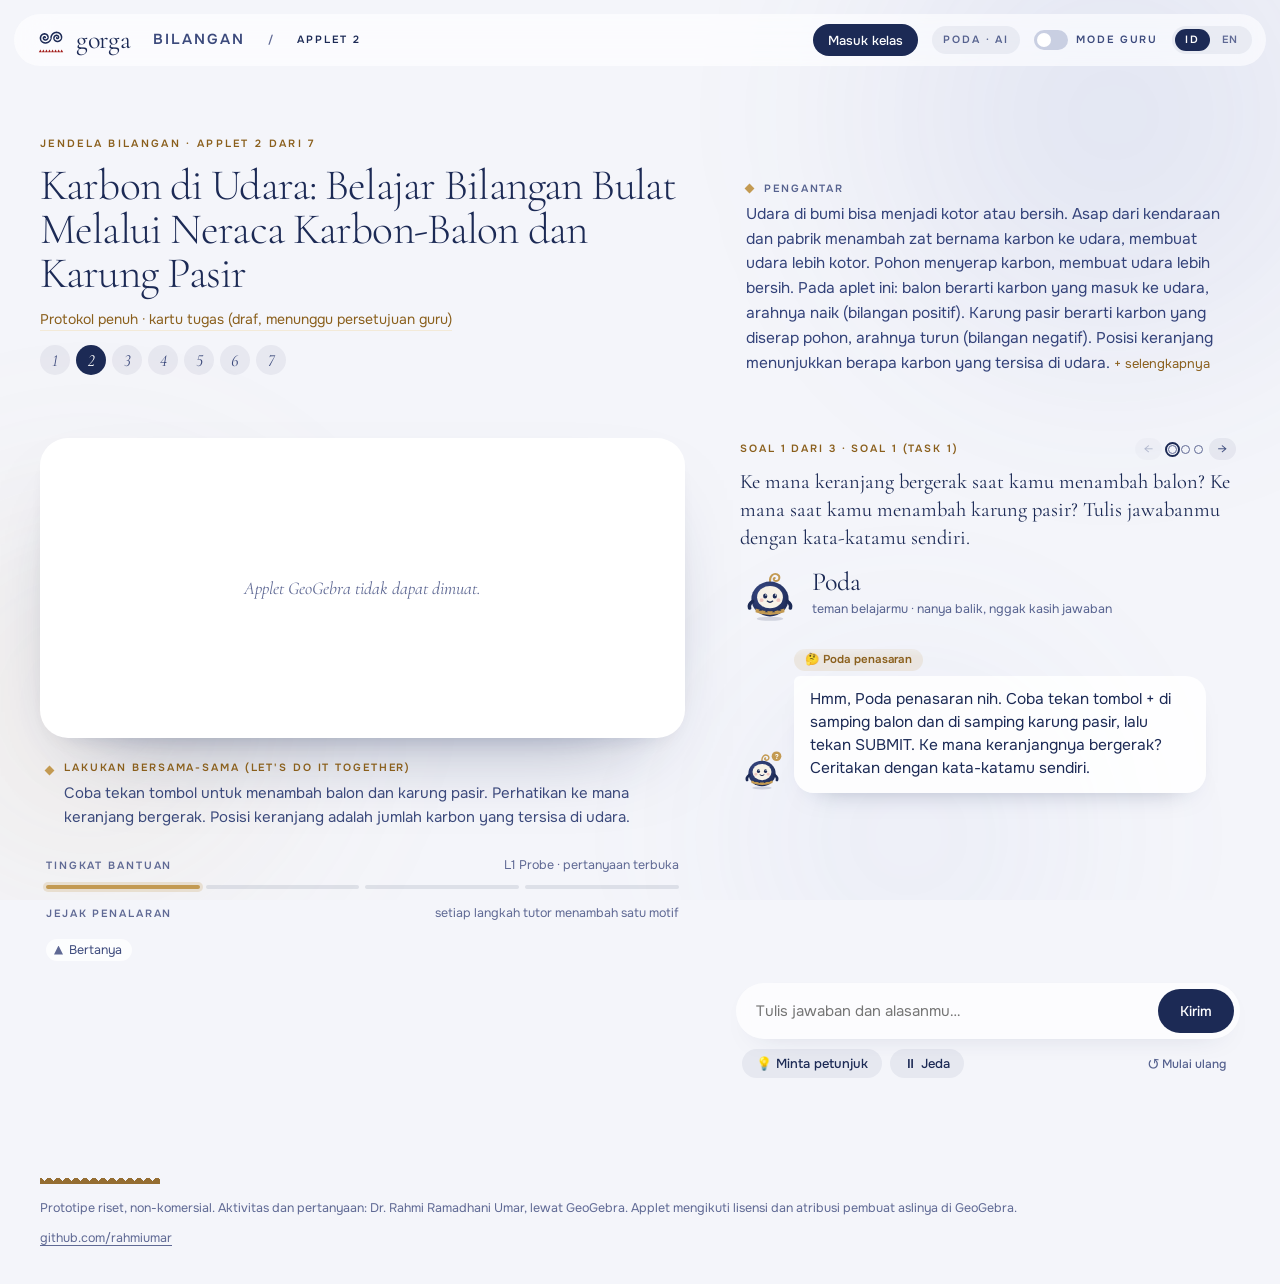
==== commit 38470458: "Class sign-in and the teacher's room: answers saved per class, one CSV per class" ====
--- a/aktivitas/index.html
+++ b/aktivitas/index.html
@@ -12,6 +12,7 @@
   <link rel="stylesheet" href="../assets/gorga.css">
   <link rel="stylesheet" href="../assets/activity.css">
   <link rel="stylesheet" href="../assets/poda.css">
+  <link rel="stylesheet" href="../assets/kelas.css">
   <script src="../assets/i18n.js"></script>
 </head>
 <body>
@@ -104,7 +105,7 @@
       </div>
       <div class="log-scroll">
         <table>
-          <thead><tr><th>#</th><th data-i18n="thTime">waktu</th><th data-i18n="thQ">soal</th><th data-i18n="thText">jawaban siswa</th><th data-i18n="thCat">input / penalaran</th><th data-i18n="thMove">level · langkah</th><th data-i18n="thState">penghitung / status</th><th data-i18n="thSource">sumber</th><th data-i18n="thReply">balasan tutor</th></tr></thead>
+          <thead><tr><th>#</th><th data-i18n="thTime">waktu</th><th data-i18n="thQ">soal</th><th data-i18n="thText">jawaban siswa</th><th data-i18n="thCat">input / penalaran</th><th data-i18n="thAssess">penilaian Poda · bukti</th><th data-i18n="thMove">level · langkah</th><th data-i18n="thState">penghitung / status</th><th data-i18n="thSource">sumber</th><th data-i18n="thReply">balasan tutor</th><th data-i18n="thFix">koreksi guru</th></tr></thead>
           <tbody id="log-body"></tbody>
         </table>
       </div>
@@ -128,7 +129,7 @@
         summary: "Session summary", copy: "Copy transcript", csv: "Download CSV",
         stTurns: "Student turns", stTurnsNote: "this session", stAi: "AI replies", stAiNote: "the rest from the script",
         stDone: "Questions done", stMoves: "Tutor moves",
-        thTime: "time", thQ: "question", thText: "student answer", thCat: "input / reasoning", thMove: "level · move", thState: "counters / status", thSource: "source", thReply: "tutor reply",
+        thTime: "time", thQ: "question", thText: "student answer", thCat: "input / reasoning", thMove: "level · move", thState: "counters / status", thSource: "source", thReply: "tutor reply", thAssess: "Poda's assessment · evidence", thFix: "teacher correction",
         foot: "Research prototype, non-commercial. Activities and questions: Dr. Rahmi Ramadhani Umar, via GeoGebra. Applets follow the licence and attribution of their original authors on GeoGebra.",
       },
     });
@@ -137,6 +138,7 @@
   </script>
   <script src="https://www.geogebra.org/apps/deployggb.js"></script>
   <script src="../assets/ladder.js"></script>
+  <script src="../assets/assess.js"></script>
   <script src="../assets/poda.js"></script>
   <script src="../assets/cards/chance.js"></script>
   <script src="../assets/cards/engine.js"></script>
@@ -148,6 +150,7 @@
   <script src="../assets/cards/a7.js"></script>
   <script src="../assets/cards/a8.js"></script>
   <script src="../assets/cards/a9.js"></script>
+  <script src="../assets/kelas.js"></script>
   <script src="app.js"></script>
 </body>
 </html>
--- a/assets/gorga.css
+++ b/assets/gorga.css
@@ -262,6 +262,11 @@
 th { text-align: left; color: var(--ink-3); font-weight: 400; padding: 7px 8px; border-bottom: 1px solid var(--garis); white-space: nowrap; }
 td { padding: 7px 8px; border-bottom: 1px solid var(--kertas-2); vertical-align: top; }
 td:nth-child(6) { min-width: 220px; }
+td.assess { min-width: 210px; }
+td.reply { min-width: 260px; }
+/* The teacher's correction of Poda's assessment (analysis only). */
+td select.fix { font: inherit; font-size: 12px; color: var(--ink-2); background: transparent; border: 1px solid var(--garis); border-radius: 6px; padding: 3px 6px; max-width: 150px; }
+td select.fix:focus-visible { outline: 2px solid var(--ink-2); outline-offset: 1px; }
 
 .foot { max-width: 1320px; margin: 0 auto; padding: 0 clamp(16px, 4vw, 40px) 36px; color: var(--ink-3); font-size: 12.5px; }
 .foot .ipon { margin-bottom: 14px; width: 120px; }
--- a/assets/kelas.css
+++ b/assets/kelas.css
@@ -0,0 +1,87 @@
+/* Class sign-in (assets/kelas.js): the chip in the top bar and the two dialogs.
+   Same 'Nila' language as the activity pages: glass, indigo ink, gold accent, no framed boxes. */
+
+.kelas-chip {
+  display: inline-flex; align-items: center; gap: 8px; max-width: 240px; min-height: 32px;
+  border: 0; border-radius: 999px; padding: 7px 13px 7px 11px;
+  background: rgba(28, 42, 85, .06); color: #1c2a55;
+  font: 500 13px/1 "Onest", system-ui, sans-serif; cursor: pointer;
+  transition: background .2s ease, transform .12s ease;
+}
+.kelas-chip:hover { background: rgba(28, 42, 85, .12); }
+.kelas-chip:active { transform: scale(.97); }
+.kelas-chip:focus-visible { outline: 2px solid #c39a52; outline-offset: 2px; }
+.kelas-chip .who { overflow: hidden; text-overflow: ellipsis; white-space: nowrap; }
+.kelas-chip .who b { font-weight: 500; }
+.kelas-chip.join { background: #1c2a55; color: #fff; padding: 7px 15px; }
+.kelas-chip.join:hover { background: #8a5f1c; }
+
+.kelas-chip .dot, .kelas-sync .dot { width: 8px; height: 8px; border-radius: 50%; flex: none; background: #c39a52; }
+[data-sync="wait"] > .dot { background: #9aa3c4; animation: kelas-pulse 1.4s ease-in-out infinite; }
+[data-sync="error"] > .dot { background: #b3261e; }
+@keyframes kelas-pulse { 50% { opacity: .35; } }
+
+dialog.kelas {
+  width: min(440px, calc(100% - 32px)); max-height: calc(100dvh - 32px); overflow: auto;
+  border: 0; border-radius: 28px; padding: 0; color: #1c2a55;
+  background: rgba(255, 255, 255, .94); -webkit-backdrop-filter: blur(22px) saturate(1.3); backdrop-filter: blur(22px) saturate(1.3);
+  box-shadow: 0 40px 90px -40px rgba(28, 42, 85, .65), 0 12px 32px -20px rgba(28, 42, 85, .35);
+}
+dialog.kelas::backdrop { background: rgba(28, 42, 85, .3); -webkit-backdrop-filter: blur(5px); backdrop-filter: blur(5px); }
+dialog.kelas[open] { animation: kelas-in .32s cubic-bezier(.23, 1, .32, 1); }
+@keyframes kelas-in { from { opacity: 0; transform: translateY(10px) scale(.985); } }
+@media (prefers-reduced-motion: reduce) { dialog.kelas[open], [data-sync="wait"] > .dot { animation: none; } }
+
+.kelas form { display: grid; gap: 14px; padding: 28px 28px 22px; }
+.kelas-mark { display: inline-flex; align-items: center; gap: 8px; color: #1c2a55; }
+.kelas-mark img { width: 26px; height: 26px; }
+.kelas-mark span { font: 500 22px/1 "Cormorant Garamond", Georgia, serif; }
+.kelas h2 { margin: 6px 0 0; font: 400 36px/1.02 "Cormorant Garamond", Georgia, serif; letter-spacing: -.01em; }
+.kelas-lead { margin: 0; font-size: 15px; line-height: 1.55; color: #34437a; }
+.kelas-lead b { font-weight: 600; color: #1c2a55; }
+
+.kelas label { display: grid; gap: 6px; }
+.kelas label[hidden], .kelas-class[hidden] { display: none; }
+.kelas label span, .kelas-class .lbl { font: 600 10.5px/1.2 "Onest", system-ui, sans-serif; letter-spacing: .18em; text-transform: uppercase; color: #56628f; }
+.kelas input {
+  width: 100%; padding: 13px 16px; border: 0; border-radius: 14px;
+  background: rgba(28, 42, 85, .06); color: #1c2a55; font: 500 17px "Onest", system-ui, sans-serif;
+  outline: none; transition: background .2s ease, box-shadow .2s ease;
+}
+.kelas input:focus { background: #fff; box-shadow: 0 0 0 2px #c39a52; }
+.kelas input[name="code"] { text-transform: uppercase; letter-spacing: .08em; }
+
+.kelas-class { display: flex; align-items: baseline; flex-wrap: wrap; gap: 4px 10px; padding: 12px 16px; border-radius: 14px; background: rgba(195, 154, 82, .12); }
+.kelas-class b { font: 500 19px/1.2 "Onest", system-ui, sans-serif; }
+.kelas-class code { font: 500 12.5px "JetBrains Mono", ui-monospace, monospace; color: #56628f; }
+.kelas-class button { margin-left: auto; border: 0; background: none; padding: 2px 0; color: #8a5f1c; font: 500 13px "Onest", system-ui, sans-serif; cursor: pointer; text-decoration: underline; text-underline-offset: 3px; }
+
+.kelas-err { margin: 0; min-height: 1.2em; font-size: 13.5px; line-height: 1.45; color: #b3261e; }
+.kelas-err:empty { min-height: 0; }
+.kelas-actions { display: flex; align-items: center; justify-content: flex-end; gap: 8px; flex-wrap: wrap; margin-top: 2px; }
+.kelas-go {
+  border: 0; border-radius: 999px; padding: 13px 24px; background: #1c2a55; color: #fff;
+  font: 500 15px/1 "Onest", system-ui, sans-serif; cursor: pointer; transition: background .2s ease, transform .12s ease;
+}
+.kelas-go:hover { background: #8a5f1c; }
+.kelas-go:active { transform: scale(.97); }
+.kelas-go:disabled { opacity: .6; cursor: default; }
+.kelas-later { margin-right: auto; border: 0; background: none; padding: 10px 4px; color: #56628f; font: 500 14px "Onest", system-ui, sans-serif; cursor: pointer; }
+.kelas-later:hover { color: #1c2a55; }
+.kelas-go:focus-visible, .kelas-later:focus-visible, .kelas-class button:focus-visible { outline: 2px solid #c39a52; outline-offset: 2px; }
+.kelas-fine { margin: 0; font-size: 12.5px; color: #5f6994; }
+.kelas-sync { display: flex; align-items: center; gap: 9px; margin: 0; font-size: 14px; color: #34437a; }
+
+@media (max-width: 760px) {
+  .kelas-chip { max-width: 130px; padding: 6px 11px 6px 9px; font-size: 12.5px; }
+  .kelas-chip .cls { display: none; }
+  .kelas form { padding: 24px 20px 18px; }
+  .kelas h2 { font-size: 32px; }
+}
+/* phones: the bar holds the logo, the chip, the teacher switch and the language pair */
+@media (max-width: 520px) {
+  .bar:has(.kelas-chip) .mark span { display: none; }
+  .bar-right:has(.kelas-chip) { gap: 10px; }
+  .bar-right:has(.kelas-chip) .switch span { display: none; }
+  .kelas-chip { max-width: 112px; }
+}
